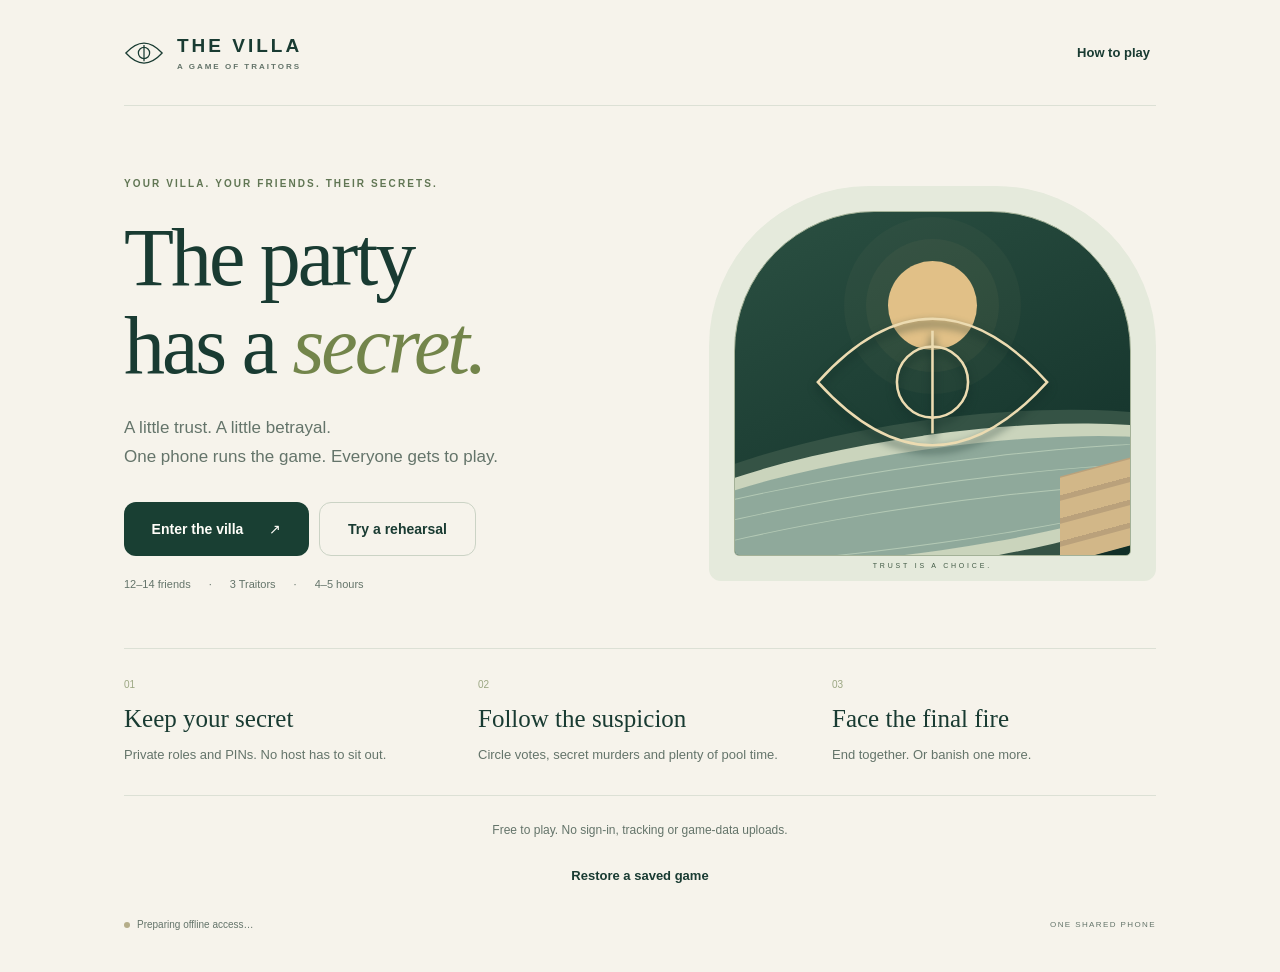
==== index.html @ b0214815 "Add files via upload" ====
<!doctype html>
<html lang="en">
<head>
  <meta charset="utf-8">
  <meta name="viewport" content="width=device-width, initial-scale=1, viewport-fit=cover">
  <meta name="theme-color" content="#102a28">
  <meta name="description" content="A host-free game of trust and betrayal. One phone. Thirteen friends. One unforgettable evening.">
  <meta http-equiv="Content-Security-Policy" content="default-src 'self'; script-src 'self'; style-src 'self' 'unsafe-inline'; img-src 'self' data:; connect-src 'self'; worker-src 'self'; object-src 'none'; base-uri 'self'; form-action 'none'">
  <meta name="apple-mobile-web-app-capable" content="yes">
  <meta name="apple-mobile-web-app-status-bar-style" content="black-translucent">
  <title>The Villa · A game of Traitors</title>
  <link rel="icon" href="./icon.svg" type="image/svg+xml">
  <link rel="apple-touch-icon" href="./icon-192.png">
  <link rel="manifest" href="./manifest.webmanifest">
  <link rel="stylesheet" href="./styles.css">
</head>
<body>
  <div id="app"><main class="landing"><p class="eyebrow">THE VILLA</p><h1>A little trust.<br>A little betrayal.</h1><p>Opening the game…</p></main></div>
  <div id="toast" role="status" aria-live="polite"></div>
  <noscript><p>This game needs JavaScript enabled in your browser.</p></noscript>
  <script type="module" src="./app.mjs"></script>
</body>
</html>
---- styles.css ----
:root{color-scheme:light;--paper:#f6f3eb;--ink:#193b32;--muted:#64746a;--line:#dce0d5;--green:#193f33;--gold:#d8b16f;--lime:#dae9b6;--white:#fffef9;--red:#813e3a;--radius:20px;font-family:Arial,Helvetica,sans-serif;font-synthesis:none}
*{box-sizing:border-box}body{margin:0;background:var(--paper);color:var(--ink);-webkit-font-smoothing:antialiased}button,input,select,textarea{font:inherit}button,a,input,select,textarea,summary{-webkit-tap-highlight-color:transparent}button{cursor:pointer}button:disabled{cursor:default}button:focus-visible,a:focus-visible,input:focus-visible,textarea:focus-visible,select:focus-visible,summary:focus-visible{outline:3px solid #b38338;outline-offset:4px}a{color:inherit}button{touch-action:manipulation}button:active:not(:disabled){transform:translateY(1px)}button:disabled{opacity:.55}h1,h2,h3,p{margin-top:0}h1{font-family:Georgia,'Times New Roman',serif;font-weight:400;font-size:clamp(38px,5vw,62px);line-height:1.07;letter-spacing:-2px;margin-bottom:22px;overflow-wrap:anywhere}h1 em{color:#73854b;font-weight:400}h3{font-family:Georgia,serif;font-weight:400;font-size:25px;line-height:1.15;margin-bottom:10px}p{line-height:1.65}small{font-size:12px}button svg{pointer-events:none}.shell{max-width:1120px;margin:0 auto;padding:0 44px 32px}.topbar{height:106px;display:flex;align-items:center;justify-content:space-between;gap:15px;border-bottom:1px solid var(--line)}.wordmark{display:flex;align-items:center;gap:13px;text-decoration:none;font-size:19px;font-weight:700;letter-spacing:3px}.wordmark svg{width:40px;height:30px;fill:none;stroke:currentColor;stroke-width:2}.wordmark small{display:block;font-size:8px;letter-spacing:2px;margin-top:5px;color:var(--muted)}.text-button{background:none;border:0;color:var(--ink);font-size:13px;font-weight:600;padding:14px 6px;min-height:44px}.icon-button{width:46px;height:46px;background:none;border:1px solid var(--line);border-radius:50%;letter-spacing:2px}.eyebrow{font-size:10px;letter-spacing:2.1px;font-weight:700;line-height:1.6;margin-bottom:22px;text-transform:uppercase;color:#617654}.lede{font-size:17px;color:var(--muted);line-height:1.7;max-width:640px}.hero{display:grid;grid-template-columns:1.2fr 1fr;gap:48px;align-items:center;padding:70px 0 58px}.hero h1{font-size:clamp(52px,6.4vw,83px);letter-spacing:-3px;margin-bottom:25px}.hero-actions{display:flex;flex-wrap:wrap;gap:10px;margin-top:30px}.primary,.secondary,.danger{display:inline-flex;align-items:center;justify-content:center;gap:18px;min-height:54px;padding:16px 24px;border-radius:12px;border:1px solid transparent;font-size:14px;line-height:1.35;font-weight:600;text-decoration:none;transition:background .15s,transform .1s}.primary{background:var(--green);color:var(--white)}.primary:hover:not(:disabled){background:#2a5441}.primary span:last-child{margin-left:8px}.secondary{background:transparent;color:var(--ink);border-color:#cbd3c5}.secondary:hover:not(:disabled){background:#e9ede1}.danger{background:#f7e8e2;color:#823f32;border-color:#e7c9bc}.full{width:100%;margin-top:18px}.actions{display:flex;gap:12px;margin-top:24px;flex-wrap:wrap}.actions>*{flex:1}.hero-facts{display:flex;gap:18px;font-size:11px;color:var(--muted);margin-top:22px}.hero-facts span+span:before{content:'·';margin-right:18px}.villa-art{background:#e5eadc;border-radius:160px 160px 12px 12px;height:395px;position:relative;overflow:hidden;padding:25px;display:flex;justify-content:center;align-items:flex-end}.arch{position:relative;width:100%;height:100%;border-radius:140px 140px 5px 5px;border:1px solid #a3b197;overflow:hidden;background:linear-gradient(155deg,#2b5042,#102e27)}.sun{position:absolute;background:#e1c087;border-radius:50%;width:89px;height:89px;top:49px;left:calc(50% - 44px);box-shadow:0 0 0 22px #e1c0870c,0 0 0 44px #e1c08709}.eye-art{position:absolute;z-index:2;top:91px;left:18%;width:64%;}.eye-art svg{fill:none;stroke:#ecdbb1;stroke-width:.65;width:100%;filter:drop-shadow(0 5px 4px #102d26)}.pool{position:absolute;bottom:-10px;width:150%;left:-25%;height:130px;border-radius:50%;background:#8fa99b;border:14px solid #cad4bc;transform:rotate(-8deg);box-shadow:0 0 0 15px #355345;overflow:hidden}.pool i{position:absolute;display:block;left:-10%;width:120%;height:80px;border:1px solid #d0e2c991;border-radius:50%;top:35px}.pool i:nth-child(2){top:15px}.pool i:nth-child(3){top:55px}.steps{position:absolute;bottom:0;right:0;width:70px;height:88px;background:repeating-linear-gradient(0deg,#d2b788 0px,#d2b788 17px,#baa17b 18px,#baa17b 23px);transform:skewY(-15deg)}.art-caption{position:absolute;bottom:12px;font-size:7px;letter-spacing:2.8px;color:#415a45}.intro-grid{border-top:1px solid var(--line);border-bottom:1px solid var(--line);display:grid;grid-template-columns:repeat(3,1fr);gap:30px;padding:30px 0;margin-bottom:25px}.intro-grid article>span{font-size:10px;color:#9ca783;display:block;margin-bottom:15px}.intro-grid p{font-size:13px;color:var(--muted);margin-bottom:0}.fine{font-size:12px;color:var(--muted);line-height:1.65;margin-top:16px}.center{text-align:center}.statusline{display:flex;gap:7px;align-items:center;font-size:10px;color:var(--muted);padding:22px 0 10px}.status-right{margin-left:auto;font-size:8px;letter-spacing:1.4px}.dot{width:6px;height:6px;border-radius:50%;background:#b5ad89}.dot.ready{background:#5f8451}.page{padding:44px 0 20px}.narrow{max-width:620px;margin:0 auto}.page>.eyebrow{margin-bottom:16px}.page>.lede{margin-bottom:28px}.page>h1{max-width:850px}.practice-banner{background:#f0e1be;color:#684e26;text-align:center;padding:11px 14px;font-size:10px;letter-spacing:.6px}.notice{background:#f5e5c7;color:#604723;padding:16px;border-radius:10px;font-size:13px;line-height:1.6;margin-top:14px}.bottomnav{display:flex;justify-content:space-around;border:1px solid #d9ddcf;background:#fffef8f2;backdrop-filter:blur(16px);border-radius:18px;padding:9px;position:sticky;bottom:16px;max-width:520px;margin:22px auto 0;z-index:5;box-shadow:0 10px 30px #193b320c}.bottomnav button{flex:1;border:0;background:none;color:#83907f;font-size:10px;min-height:51px;border-radius:10px}.bottomnav span{display:block;font-size:22px;line-height:1.3;margin-bottom:3px}.bottomnav button.active{background:#eef1e5;color:var(--green)}.bottomnav button.active span{color:#35573f}.statbar{display:grid;grid-template-columns:repeat(3,1fr);border-top:1px solid var(--line);border-bottom:1px solid var(--line);margin:28px 0}.statbar>div{padding:22px 0}.statbar strong{display:block;font-family:Georgia,serif;font-weight:400;font-size:31px;line-height:1}.statbar strong small{font-family:Arial,sans-serif;font-size:13px;margin-left:3px;color:#8a9483}.statbar span{display:block;font-size:11px;color:var(--muted);margin-top:8px}.player-grid{display:grid;grid-template-columns:repeat(2,1fr);gap:10px;margin:24px 0}.player-card{display:flex;align-items:center;text-align:left;gap:13px;padding:15px;border:1px solid var(--line);background:var(--white);border-radius:14px;min-height:81px;color:var(--ink);font-size:14px;font-weight:600;min-width:0}.player-card>span:nth-child(2){overflow-wrap:anywhere;min-width:0}.player-card small{display:block;color:var(--muted);font-weight:400;font-size:11px;margin-top:5px;line-height:1.5}.avatar{width:40px;height:40px;border-radius:50%;background:#eef1e7;display:flex;align-items:center;justify-content:center;flex-shrink:0;font-family:Georgia,serif;font-size:17px;font-weight:400}.avatar.red{background:#f3e0d6;color:var(--red)}.arrow{margin-left:auto;font-size:18px;flex-shrink:0}.player-card.complete{opacity:.6;background:#eef1e7}.player-card.complete .avatar{background:#dee5d4}.player-card.ghost{background:#efeee7}.player-card .text-button{font-size:11px;margin-left:auto;white-space:nowrap}.progress{height:4px;background:#dfe5d6;border-radius:4px;overflow:hidden;margin:28px 0 8px}.progress>span{display:block;height:100%;background:#5f794b;border-radius:4px}.note{padding:20px 22px;border:1px solid #dedfcb;background:#efefdf;border-radius:14px;font-size:13px;line-height:1.65;margin-top:26px}.note p{margin:7px 0 0;color:#67745d}.note strong{font-weight:600}.activity-card{display:flex;justify-content:space-between;align-items:center;gap:15px;background:#e9edde;border-radius:18px;padding:30px}.activity-card .eyebrow{font-size:9px;display:block;margin-bottom:14px}.activity-symbol{font-family:Georgia,serif;font-size:95px;line-height:1;color:#879c76;flex-shrink:0}.timer{font-family:Georgia,serif;font-variant-numeric:tabular-nums;font-size:48px;line-height:1.1;letter-spacing:-1px}.timer.timer-due{font-size:24px;max-width:260px}.discussion-card{text-align:center;background:var(--green);color:#efe7cc;border-radius:18px;padding:36px 24px;margin-bottom:24px}.discussion-card .eyebrow{color:#c8cdac}.discussion-card blockquote{font-family:Georgia,serif;font-size:34px;font-style:italic;line-height:1.25;margin:32px auto 0;color:#d4deb4}.discussion-card .timer{font-size:58px;color:#fffcef}.discussion-card .timer.timer-due{font-size:26px;max-width:none}.ballot-counter{display:flex;gap:18px;align-items:center;margin:25px 0;padding:18px 0;border-top:1px solid var(--line);border-bottom:1px solid var(--line)}.ballot-counter strong{font-family:Georgia,serif;font-weight:400;font-size:35px}.ballot-counter strong span{font-size:20px;color:#93a080}.ballot-counter>span{font-size:12px;color:var(--muted)}.vote-list{margin:16px 0}.vote-list>div{display:grid;grid-template-columns:1fr 20px 1fr;gap:10px;padding:12px 0;border-bottom:1px solid var(--line);font-size:13px;overflow-wrap:anywhere}.vote-list strong{font-weight:600}.vote-list>div>span:nth-child(2){color:#9da68e}.verdict{text-align:center;background:#e4eada;border-radius:20px;padding:40px 20px;margin:24px 0}.verdict h1{font-size:clamp(36px,6vw,64px);margin-top:26px}.verdict .eyebrow{color:#6e825f}.role-seal{display:inline-block;border:1px solid #8c9e7f;padding:11px 20px;font-size:11px;letter-spacing:2px;border-radius:100px;margin-bottom:17px}.verdict p{font-size:13px;max-width:360px;margin:auto;color:var(--muted)}.verdict.traitor{background:#f2e0d4;color:#77362b}.verdict.traitor .eyebrow{color:#986250}.verdict.traitor .role-seal{border-color:#bc8974}.ending{text-align:center;padding:10px 0 30px}.ending-eye{width:110px;margin:28px auto;color:#85954b}.ending-eye svg{fill:none;stroke:currentColor;stroke-width:1}.ending h1{font-size:clamp(44px,6vw,74px)}.ending .lede{margin:0 auto 18px}.timeline{margin:32px 0}.timeline-row{display:flex;align-items:center;gap:20px;position:relative;min-height:80px;padding:14px 0}.timeline-row:after{content:'';position:absolute;left:111px;top:43px;bottom:-25px;border-left:1px solid #d6ddcb;z-index:0}.timeline-row:last-child:after{display:none}.timeline-row .time{width:88px;flex-shrink:0;font-size:12px;color:var(--muted)}.timeline-dot{width:8px;height:8px;border-radius:50%;background:#d6ddcb;flex-shrink:0;z-index:1}.timeline-row.current .timeline-dot{background:#536e3e;box-shadow:0 0 0 5px #e0e9d1}.timeline-row strong{font-size:14px;font-weight:600}.timeline-row small{display:block;color:var(--muted);font-size:11px;margin-top:6px}.timeline-row .tag{margin-left:auto;white-space:nowrap}.timeline-row.past{opacity:.5}.tag{font-size:9px;letter-spacing:1px;padding:7px 10px;background:#e0e8cb;border-radius:6px}.control-grid{display:grid;grid-template-columns:1fr 1fr;gap:12px;margin:25px 0}.control-grid button{font-size:13px;padding:20px 12px}.history-list article{padding:20px 0;border-bottom:1px solid var(--line)}.history-list time{font-size:10px;color:var(--muted)}.history-list p{margin:7px 0;font-size:14px}.readiness>div{display:flex;gap:20px;margin:25px 0}.readiness>div>span{width:32px;height:32px;background:#e2e9d4;display:flex;align-items:center;justify-content:center;border-radius:50%;flex-shrink:0}.readiness p{font-size:14px;color:var(--muted)}.readiness strong{color:var(--ink)}.rule-intro{font-family:Georgia,serif;font-size:24px;line-height:1.45;padding:10px 0 30px}.page details{padding:20px 0;border-top:1px solid var(--line)}.page summary{font-size:14px;font-weight:600;cursor:pointer;line-height:1.5}.page details p{color:var(--muted);font-size:14px;margin:16px 0 0}.page details .vote-list{color:var(--ink)}form{margin:25px 0}label{display:block;font-size:12px;font-weight:600;margin:20px 0 10px}label span{float:right;font-weight:400;color:var(--muted)}input:not([type=checkbox]),textarea,select{width:100%;border:1px solid #cfd7c6;border-radius:10px;background:var(--white);padding:15px;color:var(--ink);font-size:16px;min-height:50px;max-width:100%}textarea{line-height:1.65;resize:vertical}input[type=file]{font-size:13px!important;padding:16px!important}.field-row{display:grid;grid-template-columns:1fr 1fr;gap:16px}.check{display:flex;gap:12px;font-weight:400;font-size:13px;line-height:1.6;align-items:flex-start;margin:24px 0}.check input{width:18px;height:18px;accent-color:var(--green);margin-top:2px;flex-shrink:0}.pause-glyph{font-family:Georgia,serif;font-size:100px;margin:30px;color:#95a17d}.private{background:#102a28;color:#f4efe0}.private-screen{max-width:520px;margin:0 auto;min-height:100svh;padding:28px 28px 48px;padding-top:max(28px,env(safe-area-inset-top));padding-bottom:max(48px,env(safe-area-inset-bottom))}.private-screen>h1{margin-top:22px;color:#f4efe0;font-size:50px}.private-screen p{font-size:14px;color:#b7c8bb}.private-screen .eyebrow{color:#c0c99d;font-size:10px}.private-top{display:flex;justify-content:space-between;align-items:center;margin-bottom:45px;gap:12px}.private-top>span{font-size:9px;letter-spacing:1.5px;color:#a8baa8}.private-screen .text-button{color:#c3cdb8;font-size:11px}.private-screen .primary{background:#dce8b8;color:#193b32}.private-screen .primary:hover:not(:disabled){background:#eef4d6}.private-screen input{background:#1b3834!important;color:#f4efe0!important;border-color:#40544a!important}.private-screen label{color:#c8d3c0}.pin-input{font-size:25px!important;text-align:center;letter-spacing:14px;height:66px}.role-card{padding:30px 20px;text-align:center;border:1px solid #54715c;border-radius:20px;background:#1b3b33}.role-card h1{font-size:53px;margin:22px 0}.role-card p{margin:0;line-height:1.7}.role-card.traitor{border-color:#8d6a55;background:#3c332d}.role-card.traitor h1{color:#e7c590}.role-card.innocent h1{color:#dce8b8}.private-eye{width:90px;margin:0 auto}.private-eye svg{fill:none;stroke:#d6bf84;stroke-width:1}.teammates{text-align:center;padding:24px 10px}.teammates .eyebrow{font-size:9px}.teammates p{font-family:Georgia,serif;font-size:22px;margin:12px 0 0;color:#eee5ce}.choice-list{display:grid;gap:9px;margin:26px 0 20px}.choice{display:flex;justify-content:space-between;align-items:center;gap:20px;min-height:58px;border:1px solid #3c5548;border-radius:11px;background:#17352f;color:#e1e9d3;padding:16px 18px;text-align:left;font-size:15px}.choice small{display:block;font-size:12px;color:#a6b8a6;margin-top:7px}.choice.chosen{border-color:#d6e0b2;background:#294a38}.seal-confirm{font-size:12px;color:#c1ceb3;text-align:center;padding:15px}.sealed-mark{margin:120px auto 30px;width:80px;height:80px;border-radius:50%;background:#dce8b8;color:#244a38;font-size:40px;display:flex;align-items:center;justify-content:center}.private-screen.center h1{font-size:54px}.concealed #app{visibility:hidden}#toast{position:fixed;bottom:max(105px,env(safe-area-inset-bottom));left:50%;transform:translate(-50%,20px);max-width:min(90vw,490px);background:#253e32;color:#fffef1;border:1px solid #5e725c;border-radius:12px;padding:15px 20px;font-size:13px;line-height:1.5;box-shadow:0 8px 40px #0003;z-index:30;opacity:0;pointer-events:none;transition:opacity .15s,transform .15s}#toast.show{opacity:1;transform:translate(-50%,0)}#app[aria-busy=true]{cursor:progress}#app[aria-busy=true] button{pointer-events:none}
@media(min-width:1000px){.page:not(.narrow){max-width:850px;margin:auto}.hero .primary{min-width:185px}.hero-actions .secondary{min-width:157px}}
@media(max-width:700px){.shell{padding:0 22px 22px}.topbar{height:83px}.wordmark{font-size:16px;gap:9px;letter-spacing:2.5px}.wordmark svg{width:32px}.wordmark small{font-size:7px;letter-spacing:1.5px}.topbar>.text-button{font-size:11px}.hero{grid-template-columns:1fr;gap:28px;padding:38px 0 30px}.hero h1{font-size:58px;letter-spacing:-2.5px}.hero .eyebrow{font-size:8px;letter-spacing:1.5px;margin-bottom:20px}.hero .lede{font-size:15px}.hero-actions{margin-top:24px;gap:10px}.hero-actions>*{flex:1;padding:16px 12px;font-size:12px}.hero-facts{font-size:10px;gap:12px}.hero-facts span+span:before{margin-right:12px}.villa-art{height:240px;border-radius:115px 115px 14px 14px;padding:16px 22px;max-width:360px;width:100%;margin:auto}.arch{border-radius:100px 100px 6px 6px}.sun{width:60px;height:60px;top:23px;left:calc(50% - 30px)}.eye-art{width:50%;left:25%;top:48px}.pool{height:95px;bottom:-22px}.steps{height:60px}.art-caption{font-size:6px;bottom:6px}.intro-grid{gap:18px;padding:25px 0}.intro-grid article>span{margin-bottom:10px}.intro-grid h3{font-size:18px}.intro-grid p{font-size:11px;line-height:1.6}.page{padding:32px 0 10px}h1{font-size:42px;letter-spacing:-1.5px}.lede{font-size:15px}.eyebrow{font-size:9px;letter-spacing:1.7px}.player-grid{grid-template-columns:1fr;gap:9px}.player-card{padding:13px 15px;min-height:75px}.player-card small{font-size:11px}.statbar{margin:24px 0}.statbar>div{padding:19px 0}.statbar strong{font-size:28px}.statbar span{font-size:10px}.activity-card{padding:26px 22px}.activity-symbol{font-size:68px}.activity-card .timer{font-size:43px}.activity-card .timer-due{font-size:24px}.activity-card .fine{font-size:10px}.actions{flex-direction:column}.timeline-row{gap:14px;min-height:77px}.timeline-row .time{width:65px;font-size:10px}.timeline-row:after{left:82px}.timeline-row strong{font-size:12px}.timeline-row small{font-size:10px}.timeline-row .tag{font-size:7px;padding:6px}.control-grid{gap:9px}.control-grid button{font-size:12px;min-height:72px}.bottomnav{bottom:max(10px,env(safe-area-inset-bottom));margin-top:14px}.status-right{font-size:7px}.statusline{font-size:9px}.note{padding:18px;font-size:12px}.note p{line-height:1.7}.field-row{gap:12px}.field-row label{font-size:11px}.field-row select{font-size:14px}.private-screen{padding-left:24px;padding-right:24px}.private-top{margin-bottom:28px}.private-screen>h1{font-size:47px}.private-screen .role-card h1{font-size:47px}.ending h1{font-size:44px}.verdict{padding:32px 20px}.primary,.secondary,.danger{min-height:54px}.narrow .full{margin-top:20px}}
@media(max-width:360px){.shell{padding-left:17px;padding-right:17px}.hero h1{font-size:53px}.hero-facts{gap:9px}.hero-facts span+span:before{margin-right:9px}.intro-grid{gap:13px}.intro-grid h3{font-size:17px}.status-right{display:none}.private-screen{padding-left:20px;padding-right:20px}.field-row{grid-template-columns:1fr}.timeline-row .time{width:59px}.timeline-row:after{left:76px}.tag{display:none}}
@media(prefers-reduced-motion:reduce){*{transition:none!important;scroll-behavior:auto!important}}
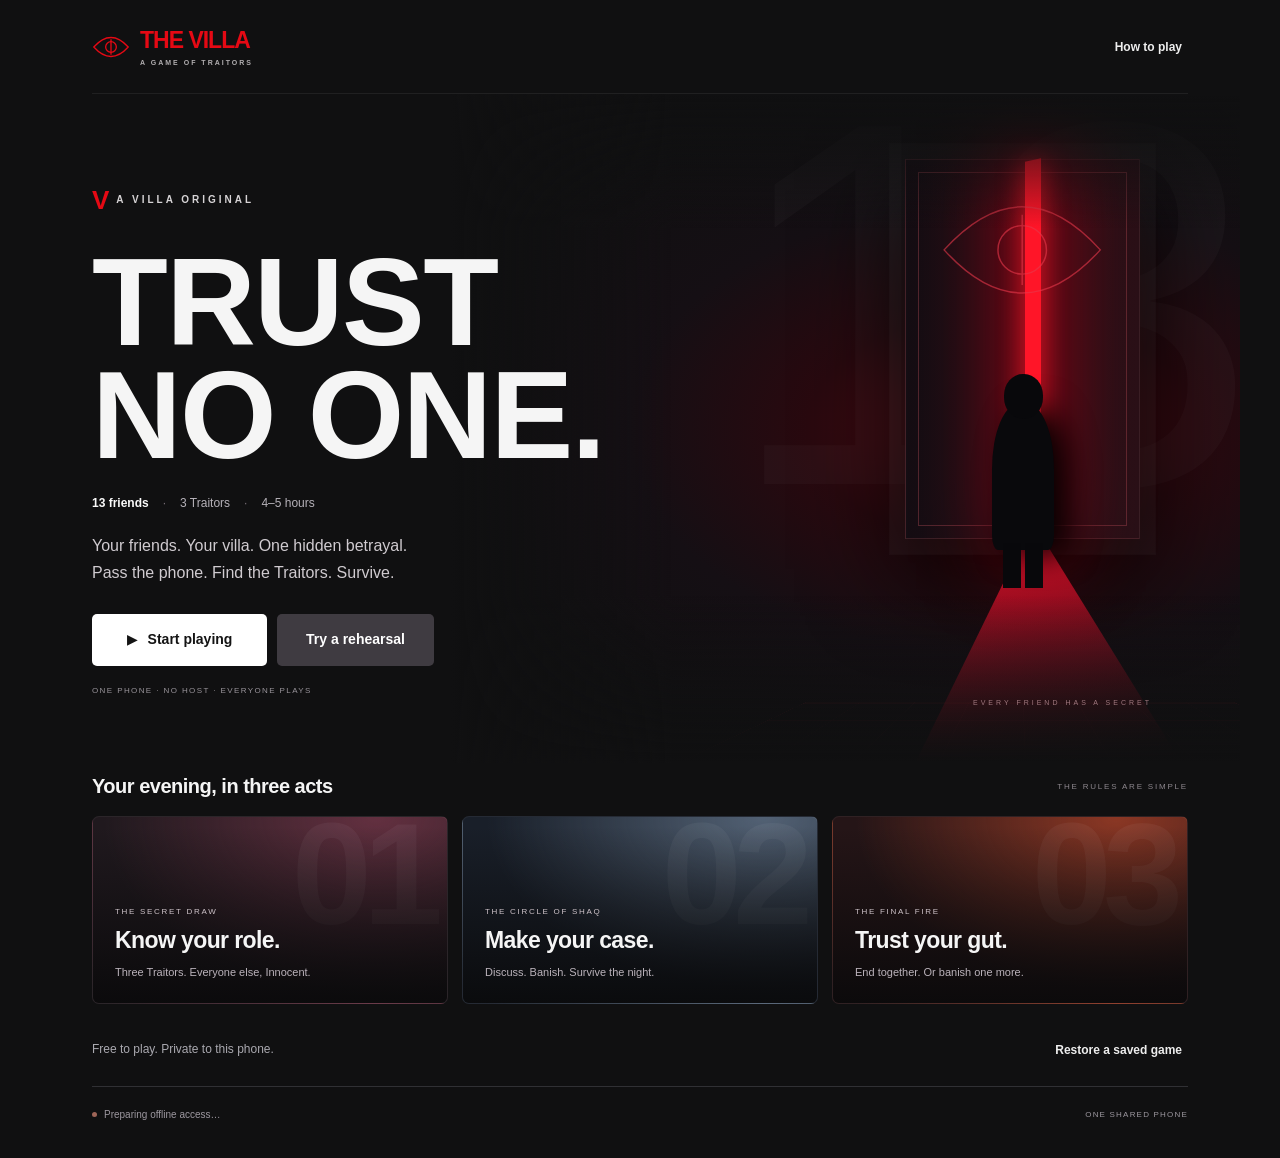
==== commit 0dda9c24: "Add files via upload" ====
--- a/index.html
+++ b/index.html
@@ -3,7 +3,7 @@
 <head>
   <meta charset="utf-8">
   <meta name="viewport" content="width=device-width, initial-scale=1, viewport-fit=cover">
-  <meta name="theme-color" content="#102a28">
+  <meta name="theme-color" content="#101011">
   <meta name="description" content="A host-free game of trust and betrayal. One phone. Thirteen friends. One unforgettable evening.">
   <meta http-equiv="Content-Security-Policy" content="default-src 'self'; script-src 'self'; style-src 'self' 'unsafe-inline'; img-src 'self' data:; connect-src 'self'; worker-src 'self'; object-src 'none'; base-uri 'self'; form-action 'none'">
   <meta name="apple-mobile-web-app-capable" content="yes">
--- a/styles.css
+++ b/styles.css
@@ -1,6 +1,13 @@
-:root{color-scheme:light;--paper:#f6f3eb;--ink:#193b32;--muted:#64746a;--line:#dce0d5;--green:#193f33;--gold:#d8b16f;--lime:#dae9b6;--white:#fffef9;--red:#813e3a;--radius:20px;font-family:Arial,Helvetica,sans-serif;font-synthesis:none}
-*{box-sizing:border-box}body{margin:0;background:var(--paper);color:var(--ink);-webkit-font-smoothing:antialiased}button,input,select,textarea{font:inherit}button,a,input,select,textarea,summary{-webkit-tap-highlight-color:transparent}button{cursor:pointer}button:disabled{cursor:default}button:focus-visible,a:focus-visible,input:focus-visible,textarea:focus-visible,select:focus-visible,summary:focus-visible{outline:3px solid #b38338;outline-offset:4px}a{color:inherit}button{touch-action:manipulation}button:active:not(:disabled){transform:translateY(1px)}button:disabled{opacity:.55}h1,h2,h3,p{margin-top:0}h1{font-family:Georgia,'Times New Roman',serif;font-weight:400;font-size:clamp(38px,5vw,62px);line-height:1.07;letter-spacing:-2px;margin-bottom:22px;overflow-wrap:anywhere}h1 em{color:#73854b;font-weight:400}h3{font-family:Georgia,serif;font-weight:400;font-size:25px;line-height:1.15;margin-bottom:10px}p{line-height:1.65}small{font-size:12px}button svg{pointer-events:none}.shell{max-width:1120px;margin:0 auto;padding:0 44px 32px}.topbar{height:106px;display:flex;align-items:center;justify-content:space-between;gap:15px;border-bottom:1px solid var(--line)}.wordmark{display:flex;align-items:center;gap:13px;text-decoration:none;font-size:19px;font-weight:700;letter-spacing:3px}.wordmark svg{width:40px;height:30px;fill:none;stroke:currentColor;stroke-width:2}.wordmark small{display:block;font-size:8px;letter-spacing:2px;margin-top:5px;color:var(--muted)}.text-button{background:none;border:0;color:var(--ink);font-size:13px;font-weight:600;padding:14px 6px;min-height:44px}.icon-button{width:46px;height:46px;background:none;border:1px solid var(--line);border-radius:50%;letter-spacing:2px}.eyebrow{font-size:10px;letter-spacing:2.1px;font-weight:700;line-height:1.6;margin-bottom:22px;text-transform:uppercase;color:#617654}.lede{font-size:17px;color:var(--muted);line-height:1.7;max-width:640px}.hero{display:grid;grid-template-columns:1.2fr 1fr;gap:48px;align-items:center;padding:70px 0 58px}.hero h1{font-size:clamp(52px,6.4vw,83px);letter-spacing:-3px;margin-bottom:25px}.hero-actions{display:flex;flex-wrap:wrap;gap:10px;margin-top:30px}.primary,.secondary,.danger{display:inline-flex;align-items:center;justify-content:center;gap:18px;min-height:54px;padding:16px 24px;border-radius:12px;border:1px solid transparent;font-size:14px;line-height:1.35;font-weight:600;text-decoration:none;transition:background .15s,transform .1s}.primary{background:var(--green);color:var(--white)}.primary:hover:not(:disabled){background:#2a5441}.primary span:last-child{margin-left:8px}.secondary{background:transparent;color:var(--ink);border-color:#cbd3c5}.secondary:hover:not(:disabled){background:#e9ede1}.danger{background:#f7e8e2;color:#823f32;border-color:#e7c9bc}.full{width:100%;margin-top:18px}.actions{display:flex;gap:12px;margin-top:24px;flex-wrap:wrap}.actions>*{flex:1}.hero-facts{display:flex;gap:18px;font-size:11px;color:var(--muted);margin-top:22px}.hero-facts span+span:before{content:'·';margin-right:18px}.villa-art{background:#e5eadc;border-radius:160px 160px 12px 12px;height:395px;position:relative;overflow:hidden;padding:25px;display:flex;justify-content:center;align-items:flex-end}.arch{position:relative;width:100%;height:100%;border-radius:140px 140px 5px 5px;border:1px solid #a3b197;overflow:hidden;background:linear-gradient(155deg,#2b5042,#102e27)}.sun{position:absolute;background:#e1c087;border-radius:50%;width:89px;height:89px;top:49px;left:calc(50% - 44px);box-shadow:0 0 0 22px #e1c0870c,0 0 0 44px #e1c08709}.eye-art{position:absolute;z-index:2;top:91px;left:18%;width:64%;}.eye-art svg{fill:none;stroke:#ecdbb1;stroke-width:.65;width:100%;filter:drop-shadow(0 5px 4px #102d26)}.pool{position:absolute;bottom:-10px;width:150%;left:-25%;height:130px;border-radius:50%;background:#8fa99b;border:14px solid #cad4bc;transform:rotate(-8deg);box-shadow:0 0 0 15px #355345;overflow:hidden}.pool i{position:absolute;display:block;left:-10%;width:120%;height:80px;border:1px solid #d0e2c991;border-radius:50%;top:35px}.pool i:nth-child(2){top:15px}.pool i:nth-child(3){top:55px}.steps{position:absolute;bottom:0;right:0;width:70px;height:88px;background:repeating-linear-gradient(0deg,#d2b788 0px,#d2b788 17px,#baa17b 18px,#baa17b 23px);transform:skewY(-15deg)}.art-caption{position:absolute;bottom:12px;font-size:7px;letter-spacing:2.8px;color:#415a45}.intro-grid{border-top:1px solid var(--line);border-bottom:1px solid var(--line);display:grid;grid-template-columns:repeat(3,1fr);gap:30px;padding:30px 0;margin-bottom:25px}.intro-grid article>span{font-size:10px;color:#9ca783;display:block;margin-bottom:15px}.intro-grid p{font-size:13px;color:var(--muted);margin-bottom:0}.fine{font-size:12px;color:var(--muted);line-height:1.65;margin-top:16px}.center{text-align:center}.statusline{display:flex;gap:7px;align-items:center;font-size:10px;color:var(--muted);padding:22px 0 10px}.status-right{margin-left:auto;font-size:8px;letter-spacing:1.4px}.dot{width:6px;height:6px;border-radius:50%;background:#b5ad89}.dot.ready{background:#5f8451}.page{padding:44px 0 20px}.narrow{max-width:620px;margin:0 auto}.page>.eyebrow{margin-bottom:16px}.page>.lede{margin-bottom:28px}.page>h1{max-width:850px}.practice-banner{background:#f0e1be;color:#684e26;text-align:center;padding:11px 14px;font-size:10px;letter-spacing:.6px}.notice{background:#f5e5c7;color:#604723;padding:16px;border-radius:10px;font-size:13px;line-height:1.6;margin-top:14px}.bottomnav{display:flex;justify-content:space-around;border:1px solid #d9ddcf;background:#fffef8f2;backdrop-filter:blur(16px);border-radius:18px;padding:9px;position:sticky;bottom:16px;max-width:520px;margin:22px auto 0;z-index:5;box-shadow:0 10px 30px #193b320c}.bottomnav button{flex:1;border:0;background:none;color:#83907f;font-size:10px;min-height:51px;border-radius:10px}.bottomnav span{display:block;font-size:22px;line-height:1.3;margin-bottom:3px}.bottomnav button.active{background:#eef1e5;color:var(--green)}.bottomnav button.active span{color:#35573f}.statbar{display:grid;grid-template-columns:repeat(3,1fr);border-top:1px solid var(--line);border-bottom:1px solid var(--line);margin:28px 0}.statbar>div{padding:22px 0}.statbar strong{display:block;font-family:Georgia,serif;font-weight:400;font-size:31px;line-height:1}.statbar strong small{font-family:Arial,sans-serif;font-size:13px;margin-left:3px;color:#8a9483}.statbar span{display:block;font-size:11px;color:var(--muted);margin-top:8px}.player-grid{display:grid;grid-template-columns:repeat(2,1fr);gap:10px;margin:24px 0}.player-card{display:flex;align-items:center;text-align:left;gap:13px;padding:15px;border:1px solid var(--line);background:var(--white);border-radius:14px;min-height:81px;color:var(--ink);font-size:14px;font-weight:600;min-width:0}.player-card>span:nth-child(2){overflow-wrap:anywhere;min-width:0}.player-card small{display:block;color:var(--muted);font-weight:400;font-size:11px;margin-top:5px;line-height:1.5}.avatar{width:40px;height:40px;border-radius:50%;background:#eef1e7;display:flex;align-items:center;justify-content:center;flex-shrink:0;font-family:Georgia,serif;font-size:17px;font-weight:400}.avatar.red{background:#f3e0d6;color:var(--red)}.arrow{margin-left:auto;font-size:18px;flex-shrink:0}.player-card.complete{opacity:.6;background:#eef1e7}.player-card.complete .avatar{background:#dee5d4}.player-card.ghost{background:#efeee7}.player-card .text-button{font-size:11px;margin-left:auto;white-space:nowrap}.progress{height:4px;background:#dfe5d6;border-radius:4px;overflow:hidden;margin:28px 0 8px}.progress>span{display:block;height:100%;background:#5f794b;border-radius:4px}.note{padding:20px 22px;border:1px solid #dedfcb;background:#efefdf;border-radius:14px;font-size:13px;line-height:1.65;margin-top:26px}.note p{margin:7px 0 0;color:#67745d}.note strong{font-weight:600}.activity-card{display:flex;justify-content:space-between;align-items:center;gap:15px;background:#e9edde;border-radius:18px;padding:30px}.activity-card .eyebrow{font-size:9px;display:block;margin-bottom:14px}.activity-symbol{font-family:Georgia,serif;font-size:95px;line-height:1;color:#879c76;flex-shrink:0}.timer{font-family:Georgia,serif;font-variant-numeric:tabular-nums;font-size:48px;line-height:1.1;letter-spacing:-1px}.timer.timer-due{font-size:24px;max-width:260px}.discussion-card{text-align:center;background:var(--green);color:#efe7cc;border-radius:18px;padding:36px 24px;margin-bottom:24px}.discussion-card .eyebrow{color:#c8cdac}.discussion-card blockquote{font-family:Georgia,serif;font-size:34px;font-style:italic;line-height:1.25;margin:32px auto 0;color:#d4deb4}.discussion-card .timer{font-size:58px;color:#fffcef}.discussion-card .timer.timer-due{font-size:26px;max-width:none}.ballot-counter{display:flex;gap:18px;align-items:center;margin:25px 0;padding:18px 0;border-top:1px solid var(--line);border-bottom:1px solid var(--line)}.ballot-counter strong{font-family:Georgia,serif;font-weight:400;font-size:35px}.ballot-counter strong span{font-size:20px;color:#93a080}.ballot-counter>span{font-size:12px;color:var(--muted)}.vote-list{margin:16px 0}.vote-list>div{display:grid;grid-template-columns:1fr 20px 1fr;gap:10px;padding:12px 0;border-bottom:1px solid var(--line);font-size:13px;overflow-wrap:anywhere}.vote-list strong{font-weight:600}.vote-list>div>span:nth-child(2){color:#9da68e}.verdict{text-align:center;background:#e4eada;border-radius:20px;padding:40px 20px;margin:24px 0}.verdict h1{font-size:clamp(36px,6vw,64px);margin-top:26px}.verdict .eyebrow{color:#6e825f}.role-seal{display:inline-block;border:1px solid #8c9e7f;padding:11px 20px;font-size:11px;letter-spacing:2px;border-radius:100px;margin-bottom:17px}.verdict p{font-size:13px;max-width:360px;margin:auto;color:var(--muted)}.verdict.traitor{background:#f2e0d4;color:#77362b}.verdict.traitor .eyebrow{color:#986250}.verdict.traitor .role-seal{border-color:#bc8974}.ending{text-align:center;padding:10px 0 30px}.ending-eye{width:110px;margin:28px auto;color:#85954b}.ending-eye svg{fill:none;stroke:currentColor;stroke-width:1}.ending h1{font-size:clamp(44px,6vw,74px)}.ending .lede{margin:0 auto 18px}.timeline{margin:32px 0}.timeline-row{display:flex;align-items:center;gap:20px;position:relative;min-height:80px;padding:14px 0}.timeline-row:after{content:'';position:absolute;left:111px;top:43px;bottom:-25px;border-left:1px solid #d6ddcb;z-index:0}.timeline-row:last-child:after{display:none}.timeline-row .time{width:88px;flex-shrink:0;font-size:12px;color:var(--muted)}.timeline-dot{width:8px;height:8px;border-radius:50%;background:#d6ddcb;flex-shrink:0;z-index:1}.timeline-row.current .timeline-dot{background:#536e3e;box-shadow:0 0 0 5px #e0e9d1}.timeline-row strong{font-size:14px;font-weight:600}.timeline-row small{display:block;color:var(--muted);font-size:11px;margin-top:6px}.timeline-row .tag{margin-left:auto;white-space:nowrap}.timeline-row.past{opacity:.5}.tag{font-size:9px;letter-spacing:1px;padding:7px 10px;background:#e0e8cb;border-radius:6px}.control-grid{display:grid;grid-template-columns:1fr 1fr;gap:12px;margin:25px 0}.control-grid button{font-size:13px;padding:20px 12px}.history-list article{padding:20px 0;border-bottom:1px solid var(--line)}.history-list time{font-size:10px;color:var(--muted)}.history-list p{margin:7px 0;font-size:14px}.readiness>div{display:flex;gap:20px;margin:25px 0}.readiness>div>span{width:32px;height:32px;background:#e2e9d4;display:flex;align-items:center;justify-content:center;border-radius:50%;flex-shrink:0}.readiness p{font-size:14px;color:var(--muted)}.readiness strong{color:var(--ink)}.rule-intro{font-family:Georgia,serif;font-size:24px;line-height:1.45;padding:10px 0 30px}.page details{padding:20px 0;border-top:1px solid var(--line)}.page summary{font-size:14px;font-weight:600;cursor:pointer;line-height:1.5}.page details p{color:var(--muted);font-size:14px;margin:16px 0 0}.page details .vote-list{color:var(--ink)}form{margin:25px 0}label{display:block;font-size:12px;font-weight:600;margin:20px 0 10px}label span{float:right;font-weight:400;color:var(--muted)}input:not([type=checkbox]),textarea,select{width:100%;border:1px solid #cfd7c6;border-radius:10px;background:var(--white);padding:15px;color:var(--ink);font-size:16px;min-height:50px;max-width:100%}textarea{line-height:1.65;resize:vertical}input[type=file]{font-size:13px!important;padding:16px!important}.field-row{display:grid;grid-template-columns:1fr 1fr;gap:16px}.check{display:flex;gap:12px;font-weight:400;font-size:13px;line-height:1.6;align-items:flex-start;margin:24px 0}.check input{width:18px;height:18px;accent-color:var(--green);margin-top:2px;flex-shrink:0}.pause-glyph{font-family:Georgia,serif;font-size:100px;margin:30px;color:#95a17d}.private{background:#102a28;color:#f4efe0}.private-screen{max-width:520px;margin:0 auto;min-height:100svh;padding:28px 28px 48px;padding-top:max(28px,env(safe-area-inset-top));padding-bottom:max(48px,env(safe-area-inset-bottom))}.private-screen>h1{margin-top:22px;color:#f4efe0;font-size:50px}.private-screen p{font-size:14px;color:#b7c8bb}.private-screen .eyebrow{color:#c0c99d;font-size:10px}.private-top{display:flex;justify-content:space-between;align-items:center;margin-bottom:45px;gap:12px}.private-top>span{font-size:9px;letter-spacing:1.5px;color:#a8baa8}.private-screen .text-button{color:#c3cdb8;font-size:11px}.private-screen .primary{background:#dce8b8;color:#193b32}.private-screen .primary:hover:not(:disabled){background:#eef4d6}.private-screen input{background:#1b3834!important;color:#f4efe0!important;border-color:#40544a!important}.private-screen label{color:#c8d3c0}.pin-input{font-size:25px!important;text-align:center;letter-spacing:14px;height:66px}.role-card{padding:30px 20px;text-align:center;border:1px solid #54715c;border-radius:20px;background:#1b3b33}.role-card h1{font-size:53px;margin:22px 0}.role-card p{margin:0;line-height:1.7}.role-card.traitor{border-color:#8d6a55;background:#3c332d}.role-card.traitor h1{color:#e7c590}.role-card.innocent h1{color:#dce8b8}.private-eye{width:90px;margin:0 auto}.private-eye svg{fill:none;stroke:#d6bf84;stroke-width:1}.teammates{text-align:center;padding:24px 10px}.teammates .eyebrow{font-size:9px}.teammates p{font-family:Georgia,serif;font-size:22px;margin:12px 0 0;color:#eee5ce}.choice-list{display:grid;gap:9px;margin:26px 0 20px}.choice{display:flex;justify-content:space-between;align-items:center;gap:20px;min-height:58px;border:1px solid #3c5548;border-radius:11px;background:#17352f;color:#e1e9d3;padding:16px 18px;text-align:left;font-size:15px}.choice small{display:block;font-size:12px;color:#a6b8a6;margin-top:7px}.choice.chosen{border-color:#d6e0b2;background:#294a38}.seal-confirm{font-size:12px;color:#c1ceb3;text-align:center;padding:15px}.sealed-mark{margin:120px auto 30px;width:80px;height:80px;border-radius:50%;background:#dce8b8;color:#244a38;font-size:40px;display:flex;align-items:center;justify-content:center}.private-screen.center h1{font-size:54px}.concealed #app{visibility:hidden}#toast{position:fixed;bottom:max(105px,env(safe-area-inset-bottom));left:50%;transform:translate(-50%,20px);max-width:min(90vw,490px);background:#253e32;color:#fffef1;border:1px solid #5e725c;border-radius:12px;padding:15px 20px;font-size:13px;line-height:1.5;box-shadow:0 8px 40px #0003;z-index:30;opacity:0;pointer-events:none;transition:opacity .15s,transform .15s}#toast.show{opacity:1;transform:translate(-50%,0)}#app[aria-busy=true]{cursor:progress}#app[aria-busy=true] button{pointer-events:none}
-@media(min-width:1000px){.page:not(.narrow){max-width:850px;margin:auto}.hero .primary{min-width:185px}.hero-actions .secondary{min-width:157px}}
-@media(max-width:700px){.shell{padding:0 22px 22px}.topbar{height:83px}.wordmark{font-size:16px;gap:9px;letter-spacing:2.5px}.wordmark svg{width:32px}.wordmark small{font-size:7px;letter-spacing:1.5px}.topbar>.text-button{font-size:11px}.hero{grid-template-columns:1fr;gap:28px;padding:38px 0 30px}.hero h1{font-size:58px;letter-spacing:-2.5px}.hero .eyebrow{font-size:8px;letter-spacing:1.5px;margin-bottom:20px}.hero .lede{font-size:15px}.hero-actions{margin-top:24px;gap:10px}.hero-actions>*{flex:1;padding:16px 12px;font-size:12px}.hero-facts{font-size:10px;gap:12px}.hero-facts span+span:before{margin-right:12px}.villa-art{height:240px;border-radius:115px 115px 14px 14px;padding:16px 22px;max-width:360px;width:100%;margin:auto}.arch{border-radius:100px 100px 6px 6px}.sun{width:60px;height:60px;top:23px;left:calc(50% - 30px)}.eye-art{width:50%;left:25%;top:48px}.pool{height:95px;bottom:-22px}.steps{height:60px}.art-caption{font-size:6px;bottom:6px}.intro-grid{gap:18px;padding:25px 0}.intro-grid article>span{margin-bottom:10px}.intro-grid h3{font-size:18px}.intro-grid p{font-size:11px;line-height:1.6}.page{padding:32px 0 10px}h1{font-size:42px;letter-spacing:-1.5px}.lede{font-size:15px}.eyebrow{font-size:9px;letter-spacing:1.7px}.player-grid{grid-template-columns:1fr;gap:9px}.player-card{padding:13px 15px;min-height:75px}.player-card small{font-size:11px}.statbar{margin:24px 0}.statbar>div{padding:19px 0}.statbar strong{font-size:28px}.statbar span{font-size:10px}.activity-card{padding:26px 22px}.activity-symbol{font-size:68px}.activity-card .timer{font-size:43px}.activity-card .timer-due{font-size:24px}.activity-card .fine{font-size:10px}.actions{flex-direction:column}.timeline-row{gap:14px;min-height:77px}.timeline-row .time{width:65px;font-size:10px}.timeline-row:after{left:82px}.timeline-row strong{font-size:12px}.timeline-row small{font-size:10px}.timeline-row .tag{font-size:7px;padding:6px}.control-grid{gap:9px}.control-grid button{font-size:12px;min-height:72px}.bottomnav{bottom:max(10px,env(safe-area-inset-bottom));margin-top:14px}.status-right{font-size:7px}.statusline{font-size:9px}.note{padding:18px;font-size:12px}.note p{line-height:1.7}.field-row{gap:12px}.field-row label{font-size:11px}.field-row select{font-size:14px}.private-screen{padding-left:24px;padding-right:24px}.private-top{margin-bottom:28px}.private-screen>h1{font-size:47px}.private-screen .role-card h1{font-size:47px}.ending h1{font-size:44px}.verdict{padding:32px 20px}.primary,.secondary,.danger{min-height:54px}.narrow .full{margin-top:20px}}
-@media(max-width:360px){.shell{padding-left:17px;padding-right:17px}.hero h1{font-size:53px}.hero-facts{gap:9px}.hero-facts span+span:before{margin-right:9px}.intro-grid{gap:13px}.intro-grid h3{font-size:17px}.status-right{display:none}.private-screen{padding-left:20px;padding-right:20px}.field-row{grid-template-columns:1fr}.timeline-row .time{width:59px}.timeline-row:after{left:76px}.tag{display:none}}
+:root{color-scheme:dark;--paper:#101011;--ink:#f5f5f5;--muted:#aaa9b0;--line:#303034;--red:#e50914;--white:#fff;--panel:#1b1b1e;--radius:8px;font-family:Arial,Helvetica,sans-serif;font-synthesis:none}
+*{box-sizing:border-box}body{margin:0;background:var(--paper);color:var(--ink);-webkit-font-smoothing:antialiased}button,input,select,textarea{font:inherit}button,a,input,select,textarea,summary{-webkit-tap-highlight-color:transparent}button{cursor:pointer;touch-action:manipulation}button:disabled{cursor:default;opacity:.5}button:active:not(:disabled){transform:translateY(1px)}button:focus-visible,a:focus-visible,input:focus-visible,textarea:focus-visible,select:focus-visible,summary:focus-visible{outline:3px solid #fff;outline-offset:4px}a{color:inherit}h1,h2,h3,p{margin-top:0}h1{font-weight:800;font-size:clamp(38px,5vw,62px);line-height:1.03;letter-spacing:-2px;margin-bottom:22px;overflow-wrap:anywhere}h1 em{font-style:normal;color:#ff3943}h2{font-size:22px;letter-spacing:-.5px}h3{font-size:23px;letter-spacing:-.6px;line-height:1.2;margin-bottom:10px}p{line-height:1.65}small{font-size:12px}button svg{pointer-events:none}[hidden]{display:none!important}
+.shell{max-width:1200px;margin:0 auto;padding:0 52px 28px}.topbar{height:94px;display:flex;align-items:center;justify-content:space-between;gap:15px;position:relative;z-index:2;border-bottom:1px solid #ffffff12}.wordmark{display:flex;align-items:center;gap:10px;text-decoration:none;font-size:23px;font-weight:900;letter-spacing:-1px;color:var(--red)}.wordmark svg{width:38px;height:28px;fill:none;stroke:currentColor;stroke-width:2.2}.wordmark small{display:block;font-size:7px;letter-spacing:2px;margin-top:5px;color:#b1aeb0;font-weight:600}.text-button{background:none;border:0;color:#eee;font-size:12px;font-weight:600;padding:12px 6px;min-height:44px}.text-button:hover{color:#ff4952}.icon-button{width:44px;height:44px;background:#242427;border:1px solid #3b3b3e;border-radius:6px;color:white;letter-spacing:2px}.eyebrow{font-size:10px;letter-spacing:1.8px;font-weight:700;line-height:1.6;margin-bottom:22px;text-transform:uppercase;color:#f04d55}.lede{font-size:16px;color:var(--muted);line-height:1.7;max-width:620px}.primary,.secondary,.danger{display:inline-flex;align-items:center;justify-content:center;gap:10px;min-height:52px;padding:15px 23px;border-radius:5px;border:1px solid transparent;font-size:14px;line-height:1.4;font-weight:700;text-decoration:none;transition:background .15s,transform .1s}.primary{background:var(--red);color:var(--white)}.primary:hover:not(:disabled){background:#c90812}.secondary{background:#303034;color:#fff;border-color:#414146}.secondary:hover:not(:disabled){background:#414145}.danger{background:#32181a;color:#ff9c9e;border-color:#713036}.full{width:100%;margin-top:18px}.actions{display:flex;gap:12px;margin-top:24px;flex-wrap:wrap}.actions>*{flex:1}.center{text-align:center}.fine{font-size:12px;color:var(--muted);line-height:1.65;margin-top:16px}
+/* A bespoke cinematic poster, built locally with no remote artwork or fonts. */
+.hero{position:relative;min-height:560px;padding:85px 0 66px;display:flex;align-items:center;isolation:isolate}.hero-copy{position:relative;z-index:1;width:57%;pointer-events:none}.hero-copy button{pointer-events:auto}.hero h1{font-family:Impact,'Arial Narrow',Arial,sans-serif;font-weight:900;font-stretch:condensed;font-size:clamp(70px,9.7vw,126px);line-height:.91;letter-spacing:-1.7px;margin:24px 0}.series-label{font-size:10px;letter-spacing:3px;color:#d6d3d5;display:flex;align-items:center;gap:10px;font-weight:600}.series-label>span{font-size:26px;color:#e50914;font-weight:900;letter-spacing:-3px}.hero .lede{color:#d0cbd0;font-size:16px;max-width:420px;margin-top:22px}.hero-facts{display:flex;align-items:center;gap:14px;font-size:12px;color:#b6b2b9;font-weight:500}.hero-facts span+span:before{content:'·';margin-right:14px;color:#766d75}.hero-facts .match{color:#fafafa;font-weight:700}.hero-actions{display:flex;flex-wrap:wrap;gap:10px;margin-top:28px}.hero-actions .primary{background:white;color:#141414}.hero-actions .primary:hover{background:#ddd}.hero-actions .secondary{background:#48444bd9;border-color:transparent}.hero-footnote{font-size:8px;letter-spacing:1.4px;color:#99949b;margin:18px 0 0}.poster-art{position:absolute;right:-52px;top:0;bottom:0;width:72%;z-index:-1;overflow:hidden;background:radial-gradient(ellipse at 70% 50%,#5c0912 0,#29090f 25%,#150f14 48%,#101011 76%)}.poster-art:after{content:'';position:absolute;inset:0;z-index:4;background:linear-gradient(90deg,#101011 0,transparent 28%),linear-gradient(0deg,#101011 0,transparent 25%,transparent 80%,#101011 100%)}.poster-number{position:absolute;right:27px;top:-50px;font-family:Impact,'Arial Narrow',sans-serif;font-size:520px;line-height:1;color:#fff;opacity:.025;letter-spacing:-45px}.door-frame{position:absolute;width:235px;height:380px;right:100px;top:65px;border:1px solid #8b4a524d;background:linear-gradient(90deg,#140d13,#271017);box-shadow:0 0 0 15px #ffffff02,0 0 0 16px #ffffff06,0 30px 100px #000}.door-frame:before{content:'';position:absolute;inset:12px;border:1px solid #c0546059}.door-light{position:absolute;top:0;bottom:0;left:51%;width:16px;background:#ff1528;box-shadow:0 0 25px #ff1928,0 0 80px 20px #a00014;transform:skewY(-12deg)}.door-light:after{content:'';position:absolute;width:290px;height:250px;left:-137px;top:100%;background:linear-gradient(#ef112dcc,transparent);clip-path:polygon(47% 0,53% 0,100% 100%,0 100%)}.watching-eye{position:absolute;left:13%;top:36px;width:74%;opacity:.6}.watching-eye svg{fill:none;stroke:#e9384b;stroke-width:.55}.silhouette{position:absolute;width:62px;height:147px;bottom:-12px;left:calc(50% - 31px);background:#09090c;border-radius:45% 45% 10% 10%;z-index:2;box-shadow:14px 5px 30px #000}.silhouette:before{content:'';position:absolute;top:-29px;left:12px;width:39px;height:45px;background:#08080b;border-radius:48%}.silhouette:after{content:'';position:absolute;top:95%;left:11px;width:40px;height:45px;background:linear-gradient(90deg,#08080b 45%,transparent 45%,transparent 55%,#08080b 55%)}.floor-lines{position:absolute;bottom:-50px;right:-80px;width:600px;height:140px;border:1px solid #96263033;transform:perspective(100px) rotateX(35deg);background:repeating-linear-gradient(0deg,transparent 0,transparent 33px,#f72c4020 34px),repeating-linear-gradient(90deg,transparent 0,transparent 75px,#f72c401a 76px)}.poster-caption{position:absolute;bottom:57px;right:88px;z-index:5;font-size:7px;letter-spacing:3px;color:#9f787f}
+.episodes{padding:0 0 16px;position:relative}.section-heading{display:flex;align-items:center;justify-content:space-between;gap:16px;margin:12px 0 18px}.section-heading h2{margin:0;font-size:20px}.section-heading>span{font-size:8px;letter-spacing:1.8px;color:#8d878e}.intro-grid{display:grid;grid-template-columns:repeat(3,1fr);gap:14px}.episode{min-height:188px;padding:22px;position:relative;isolation:isolate;border-radius:7px;overflow:hidden;border:1px solid #ffffff0d;display:flex;align-items:end;background:#252228}.episode:after{content:'';position:absolute;inset:0;z-index:-1;background:linear-gradient(0deg,#09090ae6,transparent 95%)}.episode.secret{background:radial-gradient(ellipse at 80% 0,#633040,transparent 68%),#20191e}.episode.circle{background:radial-gradient(ellipse at 85% 0,#526174,transparent 65%),#191f29}.episode.fire{background:radial-gradient(ellipse at 80% 0,#8b3724,transparent 65%),#251517}.episode-number{position:absolute;right:13px;top:-14px;font-size:144px;font-weight:900;line-height:1;letter-spacing:-9px;color:#ffffff0c;z-index:-1}.episode-content small{font-size:8px;letter-spacing:1.7px;color:#cec3c9}.episode h3{margin:9px 0;font-size:23px}.episode p{font-size:11px;margin:0;color:#bbb3bb}.welcome-bottom{display:flex;justify-content:space-between;align-items:center;gap:12px;border-bottom:1px solid var(--line);padding:8px 0 14px}.welcome-bottom .fine{margin:0}.statusline{display:flex;gap:7px;align-items:center;font-size:10px;color:#9d98a0;padding:22px 0 10px}.status-right{margin-left:auto;font-size:8px;letter-spacing:1.2px}.dot{width:5px;height:5px;border-radius:50%;background:#9e6558}.dot.ready{background:#72ae88}
+.page{padding:46px 0 20px}.narrow{max-width:620px;margin:0 auto}.page>.eyebrow{margin-bottom:16px}.page>.lede{margin-bottom:28px}.page>h1{max-width:850px}.practice-banner{background:#272020;color:#f7b0a0;border-bottom:1px solid #6b3836;text-align:center;padding:12px;font-size:10px;letter-spacing:.5px}.notice{background:#30211f;color:#ffd0ac;border:1px solid #634237;padding:16px;border-radius:6px;font-size:13px;line-height:1.6;margin-top:14px}.bottomnav{display:flex;justify-content:space-around;border:1px solid #36363c;background:#18181bec;backdrop-filter:blur(16px);border-radius:8px;padding:6px;position:sticky;bottom:16px;max-width:500px;margin:22px auto 0;z-index:5;box-shadow:0 10px 30px #0005}.bottomnav button{flex:1;border:0;background:none;color:#a09da4;font-size:10px;min-height:52px;border-radius:4px}.bottomnav span{display:block;font-size:23px;line-height:1.2;margin-bottom:4px}.bottomnav button.active{background:#303034;color:#fff}.bottomnav button.active span{color:#f13e48}.statbar{display:grid;grid-template-columns:repeat(3,1fr);border-top:1px solid var(--line);border-bottom:1px solid var(--line);margin:28px 0}.statbar>div{padding:21px 0}.statbar strong{display:block;font-weight:700;font-size:29px;line-height:1}.statbar strong small{font-size:12px;color:#908a94;font-weight:400}.statbar span{display:block;font-size:10px;color:var(--muted);margin-top:9px}.player-grid{display:grid;grid-template-columns:repeat(2,1fr);gap:10px;margin:24px 0}.player-card{display:flex;align-items:center;text-align:left;gap:13px;padding:15px;border:1px solid #353238;background:#1d1b20;border-radius:7px;min-height:80px;color:var(--ink);font-size:14px;font-weight:600;min-width:0}.player-card>span:nth-child(2){overflow-wrap:anywhere;min-width:0}.player-card small{display:block;color:var(--muted);font-weight:400;font-size:11px;margin-top:5px;line-height:1.5}.avatar{width:40px;height:42px;border-radius:5px;background:linear-gradient(140deg,#44313c,#29232e);color:#e7d1dc;display:flex;align-items:center;justify-content:center;flex-shrink:0;font-size:16px;font-weight:700}.player-card:nth-child(3n+2) .avatar{background:linear-gradient(140deg,#303d53,#252731);color:#d2d9e9}.player-card:nth-child(3n) .avatar{background:linear-gradient(140deg,#514232,#2c2621);color:#e4dbce}.avatar.red{background:#702129!important;color:white!important}.arrow{margin-left:auto;font-size:18px;flex-shrink:0}.player-card.complete{opacity:.5;background:#161619}.player-card.ghost{opacity:.65;background:#161619}.player-card .text-button{font-size:11px;margin-left:auto;white-space:nowrap}.progress{height:4px;background:#3a3139;overflow:hidden;margin:28px 0 8px}.progress>span{display:block;height:100%;background:var(--red)}.note{padding:20px 22px;border:1px solid #383237;background:#211d21;border-radius:7px;font-size:13px;line-height:1.65;margin-top:26px}.note p{margin:7px 0 0;color:#b7adb8}.note strong{font-weight:600}.activity-card{display:flex;justify-content:space-between;align-items:center;gap:15px;background:radial-gradient(ellipse at 95% 0,#551b25,transparent 65%),#21171d;border:1px solid #543038;border-radius:8px;padding:30px}.activity-card .eyebrow{font-size:9px;display:block;margin-bottom:16px;color:#d7abb5}.activity-symbol{font-size:82px;line-height:1;color:#ab4a5b;flex-shrink:0}.timer{font-weight:750;font-variant-numeric:tabular-nums;font-size:54px;line-height:1.1;letter-spacing:-2px}.timer.timer-due{font-size:26px;max-width:260px;letter-spacing:-.6px}.discussion-card{text-align:center;background:radial-gradient(ellipse at 50% 110%,#7a1127,transparent 70%),#221017;color:#fff;border:1px solid #58303b;border-radius:8px;padding:34px 24px;margin-bottom:10px}.discussion-card .eyebrow{color:#d395a3}.discussion-card blockquote{font-size:29px;font-weight:700;line-height:1.2;margin:28px auto 0;color:#eec5ce;letter-spacing:-.7px}.discussion-card .timer{font-size:64px}.discussion-card .timer.timer-due{font-size:27px;max-width:none}.timer-tools{border-bottom:1px solid var(--line);padding:8px 0 14px}.timer-tools-row{display:flex;justify-content:space-between;gap:10px}.timer-tools .fine{font-size:11px;margin:2px 0 0;line-height:1.6}.timer-tools strong{color:#e5dfe7}.timer-tools .text-button{font-size:11px}.timer-alert{padding:12px 14px;background:#4d1621;color:#ffc5cd;border-left:3px solid #ef3345;margin-top:12px;font-size:12px}.alert-setting{padding:23px 0;border-bottom:1px solid var(--line)}.alert-setting strong{font-size:17px}.alert-setting p{font-size:13px;color:var(--muted);margin:8px 0 15px}.ballot-counter{display:flex;gap:18px;align-items:center;margin:25px 0;padding:18px 0;border-top:1px solid var(--line);border-bottom:1px solid var(--line)}.ballot-counter strong{font-weight:750;font-size:35px}.ballot-counter strong span{font-size:20px;color:#948794;font-weight:400}.ballot-counter>span{font-size:12px;color:var(--muted)}.vote-list{margin:16px 0}.vote-list>div{display:grid;grid-template-columns:1fr 20px 1fr;gap:10px;padding:12px 0;border-bottom:1px solid var(--line);font-size:13px;overflow-wrap:anywhere}.vote-list strong{font-weight:600}.vote-list>div>span:nth-child(2){color:#8e7986}.verdict{text-align:center;background:linear-gradient(140deg,#202432,#161720);border:1px solid #373f54;border-radius:8px;padding:40px 20px;margin:24px 0}.verdict h1{font-size:clamp(36px,6vw,64px);margin-top:26px}.verdict .eyebrow{color:#b0bacf}.role-seal{display:inline-block;border:1px solid #75819c;padding:11px 20px;font-size:11px;letter-spacing:2px;border-radius:3px;margin-bottom:17px}.verdict p{font-size:13px;max-width:360px;margin:auto;color:#b5adba}.verdict.traitor{background:linear-gradient(145deg,#531622,#1d111b);border-color:#7b293d}.verdict.traitor .eyebrow{color:#ff949d}.verdict.traitor .role-seal{border-color:#d85161}.ending{text-align:center;padding:10px 0 30px}.ending-eye{width:110px;margin:28px auto;color:var(--red)}.ending-eye svg{fill:none;stroke:currentColor;stroke-width:1}.ending h1{font-size:clamp(44px,6vw,74px)}.ending .lede{margin:0 auto 18px}.timeline{margin:32px 0}.timeline-row{display:flex;align-items:center;gap:20px;position:relative;min-height:80px;padding:14px 0}.timeline-row:after{content:'';position:absolute;left:111px;top:43px;bottom:-25px;border-left:1px solid #3b303c;z-index:0}.timeline-row:last-child:after{display:none}.timeline-row .time{width:88px;flex-shrink:0;font-size:12px;color:var(--muted)}.timeline-dot{width:8px;height:8px;border-radius:50%;background:#4b3c4b;flex-shrink:0;z-index:1}.timeline-row.current .timeline-dot{background:var(--red);box-shadow:0 0 0 5px #e5091426}.timeline-row strong{font-size:14px;font-weight:600}.timeline-row small{display:block;color:var(--muted);font-size:11px;margin-top:6px}.timeline-row .tag{margin-left:auto;white-space:nowrap}.timeline-row.past{opacity:.5}.tag{font-size:9px;letter-spacing:1px;padding:7px 10px;background:#571623;border-radius:3px;color:#ffabb5}.control-grid{display:grid;grid-template-columns:1fr 1fr;gap:12px;margin:25px 0}.control-grid button{font-size:13px;padding:20px 12px}.history-list article{padding:20px 0;border-bottom:1px solid var(--line)}.history-list time{font-size:10px;color:var(--muted)}.history-list p{margin:7px 0;font-size:14px}.readiness>div{display:flex;gap:20px;margin:25px 0}.readiness>div>span{width:32px;height:32px;background:#382633;display:flex;align-items:center;justify-content:center;border-radius:5px;flex-shrink:0}.readiness p{font-size:14px;color:var(--muted)}.readiness strong{color:var(--ink)}.rule-intro{font-size:22px;font-weight:600;line-height:1.45;padding:10px 0 30px}.page details{padding:20px 0;border-top:1px solid var(--line)}.page summary{font-size:14px;font-weight:600;cursor:pointer;line-height:1.5}.page details p{color:var(--muted);font-size:14px;margin:16px 0 0}.page details .vote-list{color:var(--ink)}form{margin:25px 0}label{display:block;font-size:12px;font-weight:600;margin:20px 0 10px}label span{float:right;font-weight:400;color:var(--muted)}input:not([type=checkbox]),textarea,select{width:100%;border:1px solid #514953;border-radius:5px;background:#202023;padding:15px;color:var(--ink);font-size:16px;min-height:50px;max-width:100%}textarea{line-height:1.65;resize:vertical}input[type=file]{font-size:13px!important;padding:16px!important}.field-row{display:grid;grid-template-columns:1fr 1fr;gap:16px}.check{display:flex;gap:12px;font-weight:400;font-size:13px;line-height:1.6;align-items:flex-start;margin:24px 0}.check input{width:18px;height:18px;accent-color:var(--red);margin-top:2px;flex-shrink:0}.pause-glyph{font-size:100px;margin:30px;color:#9b4a62}
+/* Private turns deliberately retain exactly the same visual shell for both roles. */
+.private{background:#0c0c0e;color:#f4f0f5}.private-screen{max-width:520px;margin:0 auto;min-height:100svh;padding:28px 28px 48px;padding-top:max(28px,env(safe-area-inset-top));padding-bottom:max(48px,env(safe-area-inset-bottom))}.private-screen>h1{margin-top:22px;color:#f5f2f6;font-size:50px}.private-screen p{font-size:14px;color:#b8afbe}.private-screen .eyebrow{color:#de717e;font-size:10px}.private-top{display:flex;justify-content:space-between;align-items:center;margin-bottom:40px;gap:12px}.private-top>span{font-size:9px;letter-spacing:1.5px;color:#b897a9}.private-screen .text-button{color:#cbbcc9;font-size:11px}.private-screen input{background:#201b23!important;color:#fff!important;border-color:#504052!important}.private-screen label{color:#c9bdcc}.pin-input{font-size:25px!important;text-align:center;letter-spacing:14px;height:66px}.role-card{padding:30px 20px;text-align:center;border:1px solid #47424e;border-radius:8px;background:linear-gradient(140deg,#26212d,#131217)}.role-card h1{font-size:53px;margin:22px 0}.role-card p{margin:0;line-height:1.7}.role-card.traitor{border-color:#963545;background:radial-gradient(ellipse at top,#561b2e,#1c111b 75%)}.role-card.traitor h1{color:#ff6873}.role-card.innocent h1{color:#f2ebf6}.private-eye{width:90px;margin:0 auto}.private-eye svg{fill:none;stroke:#d194ab;stroke-width:1}.teammates{text-align:center;padding:24px 10px}.teammates .eyebrow{font-size:9px}.teammates p{font-size:22px;font-weight:600;margin:12px 0 0;color:#eee5ee}.choice-list{display:grid;gap:9px;margin:26px 0 20px}.choice{display:flex;justify-content:space-between;align-items:center;gap:20px;min-height:58px;border:1px solid #433449;border-radius:5px;background:#221b27;color:#e7ddea;padding:16px 18px;text-align:left;font-size:15px}.choice small{display:block;font-size:12px;color:#b7a6be;margin-top:7px}.choice.chosen{border-color:#ee5c70;background:#472032}.seal-confirm{font-size:12px;color:#d0b8cd;text-align:center;padding:15px}.sealed-mark{margin:120px auto 30px;width:80px;height:80px;border-radius:50%;background:#e50914;color:#fff;font-size:40px;display:flex;align-items:center;justify-content:center}.private-screen.center h1{font-size:54px}.concealed #app{visibility:hidden}#toast{position:fixed;bottom:max(105px,env(safe-area-inset-bottom));left:50%;transform:translate(-50%,20px);max-width:min(90vw,490px);background:#f4f1f5;color:#171418;border:1px solid #fff;border-radius:6px;padding:15px 20px;font-size:13px;line-height:1.5;box-shadow:0 8px 40px #0007;z-index:30;opacity:0;pointer-events:none;transition:opacity .15s,transform .15s}#toast.show{opacity:1;transform:translate(-50%,0)}#app[aria-busy=true]{cursor:progress}#app[aria-busy=true] button{pointer-events:none}
+@media(min-width:1000px){.page:not(.narrow){max-width:850px;margin:auto}.hero .primary{min-width:175px}.hero-actions .secondary{min-width:157px}}
+@media(max-width:700px){.shell{padding:0 22px 22px}.topbar{height:76px}.wordmark{font-size:20px;gap:8px}.wordmark svg{width:29px}.wordmark small{font-size:6px;letter-spacing:1.6px}.topbar>.text-button{font-size:11px}.hero{min-height:640px;padding:235px 0 32px;align-items:flex-end}.hero-copy{width:100%}.hero h1{font-size:76px;letter-spacing:-1px;margin:17px 0 20px}.series-label{font-size:8px;letter-spacing:2px;margin-bottom:0}.series-label>span{font-size:21px}.hero .lede{font-size:14px;margin:18px 0}.hero-actions{margin-top:22px;gap:9px}.hero-actions>*{flex:1;padding:14px 12px;font-size:12px}.hero-facts{font-size:11px;gap:12px}.hero-facts span+span:before{margin-right:12px}.hero-footnote{font-size:7px;letter-spacing:1.1px}.poster-art{width:calc(100% + 44px);right:-22px;top:-35px;height:475px;bottom:auto;background:radial-gradient(ellipse at 67% 45%,#590b1a,#210d17 40%,#101011 73%)}.poster-art:after{background:linear-gradient(0deg,#101011 0,transparent 55%),linear-gradient(90deg,#101011 0,transparent 55%)}.poster-number{font-size:390px;right:22px;top:-10px;letter-spacing:-30px}.door-frame{width:148px;height:250px;right:53px;top:68px}.door-frame:before{inset:8px}.door-light{width:9px;box-shadow:0 0 18px #ff1928,0 0 55px 12px #a00014}.door-light:after{width:180px;height:180px;left:-85px}.watching-eye{top:27px}.silhouette{transform:scale(.7);transform-origin:bottom;bottom:0}.poster-caption{right:45px;bottom:80px;font-size:5px;letter-spacing:1.5px;opacity:.65}.floor-lines{width:380px;right:0;bottom:0}.section-heading{margin:6px 0 15px}.section-heading h2{font-size:17px}.section-heading>span{display:none}.intro-grid{grid-template-columns:1fr;gap:10px}.episode{min-height:124px;padding:22px;align-items:center}.episode-number{top:-14px;right:18px;font-size:139px}.episode h3{font-size:21px;margin:7px 0}.episode p{font-size:11px}.episode-content small{font-size:7px;letter-spacing:1.5px}.welcome-bottom .fine{font-size:10px}.welcome-bottom .text-button{font-size:10px}.page{padding:32px 0 10px}h1{font-size:42px;letter-spacing:-1.5px}.lede{font-size:14px}.eyebrow{font-size:9px;letter-spacing:1.7px}.player-grid{grid-template-columns:1fr;gap:9px}.player-card{padding:13px 15px;min-height:75px}.player-card small{font-size:11px}.statbar{margin:24px 0}.statbar>div{padding:19px 0}.statbar strong{font-size:26px}.statbar span{font-size:9px}.activity-card{padding:25px 20px}.activity-symbol{font-size:52px}.activity-card .timer{font-size:46px}.activity-card .timer-due{font-size:23px}.activity-card .fine{font-size:11px}.activity-card .eyebrow{font-size:8px;letter-spacing:1.1px}.actions{flex-direction:column}.timeline-row{gap:14px;min-height:77px}.timeline-row .time{width:65px;font-size:10px}.timeline-row:after{left:82px}.timeline-row strong{font-size:12px}.timeline-row small{font-size:10px}.timeline-row .tag{font-size:7px;padding:6px}.control-grid{gap:9px}.control-grid button{font-size:12px;min-height:72px}.bottomnav{bottom:max(10px,env(safe-area-inset-bottom));margin-top:14px}.status-right{font-size:7px}.statusline{font-size:9px}.note{padding:18px;font-size:12px}.note p{line-height:1.7}.field-row{gap:12px}.field-row label{font-size:11px}.field-row select{font-size:14px}.private-screen{padding-left:24px;padding-right:24px}.private-top{margin-bottom:28px}.private-screen>h1{font-size:47px}.private-screen .role-card h1{font-size:47px}.ending h1{font-size:44px}.verdict{padding:32px 20px}.narrow .full{margin-top:20px}}
+@media(max-width:360px){.shell{padding-left:17px;padding-right:17px}.hero h1{font-size:68px}.hero{min-height:625px}.hero-facts{gap:9px}.hero-facts span+span:before{margin-right:9px}.poster-art{right:-17px;width:calc(100% + 34px)}.status-right{display:none}.private-screen{padding-left:20px;padding-right:20px}.field-row{grid-template-columns:1fr}.timeline-row .time{width:59px}.timeline-row:after{left:76px}.tag{display:none}.timer-tools-row .text-button{font-size:10px}}
 @media(prefers-reduced-motion:reduce){*{transition:none!important;scroll-behavior:auto!important}}
